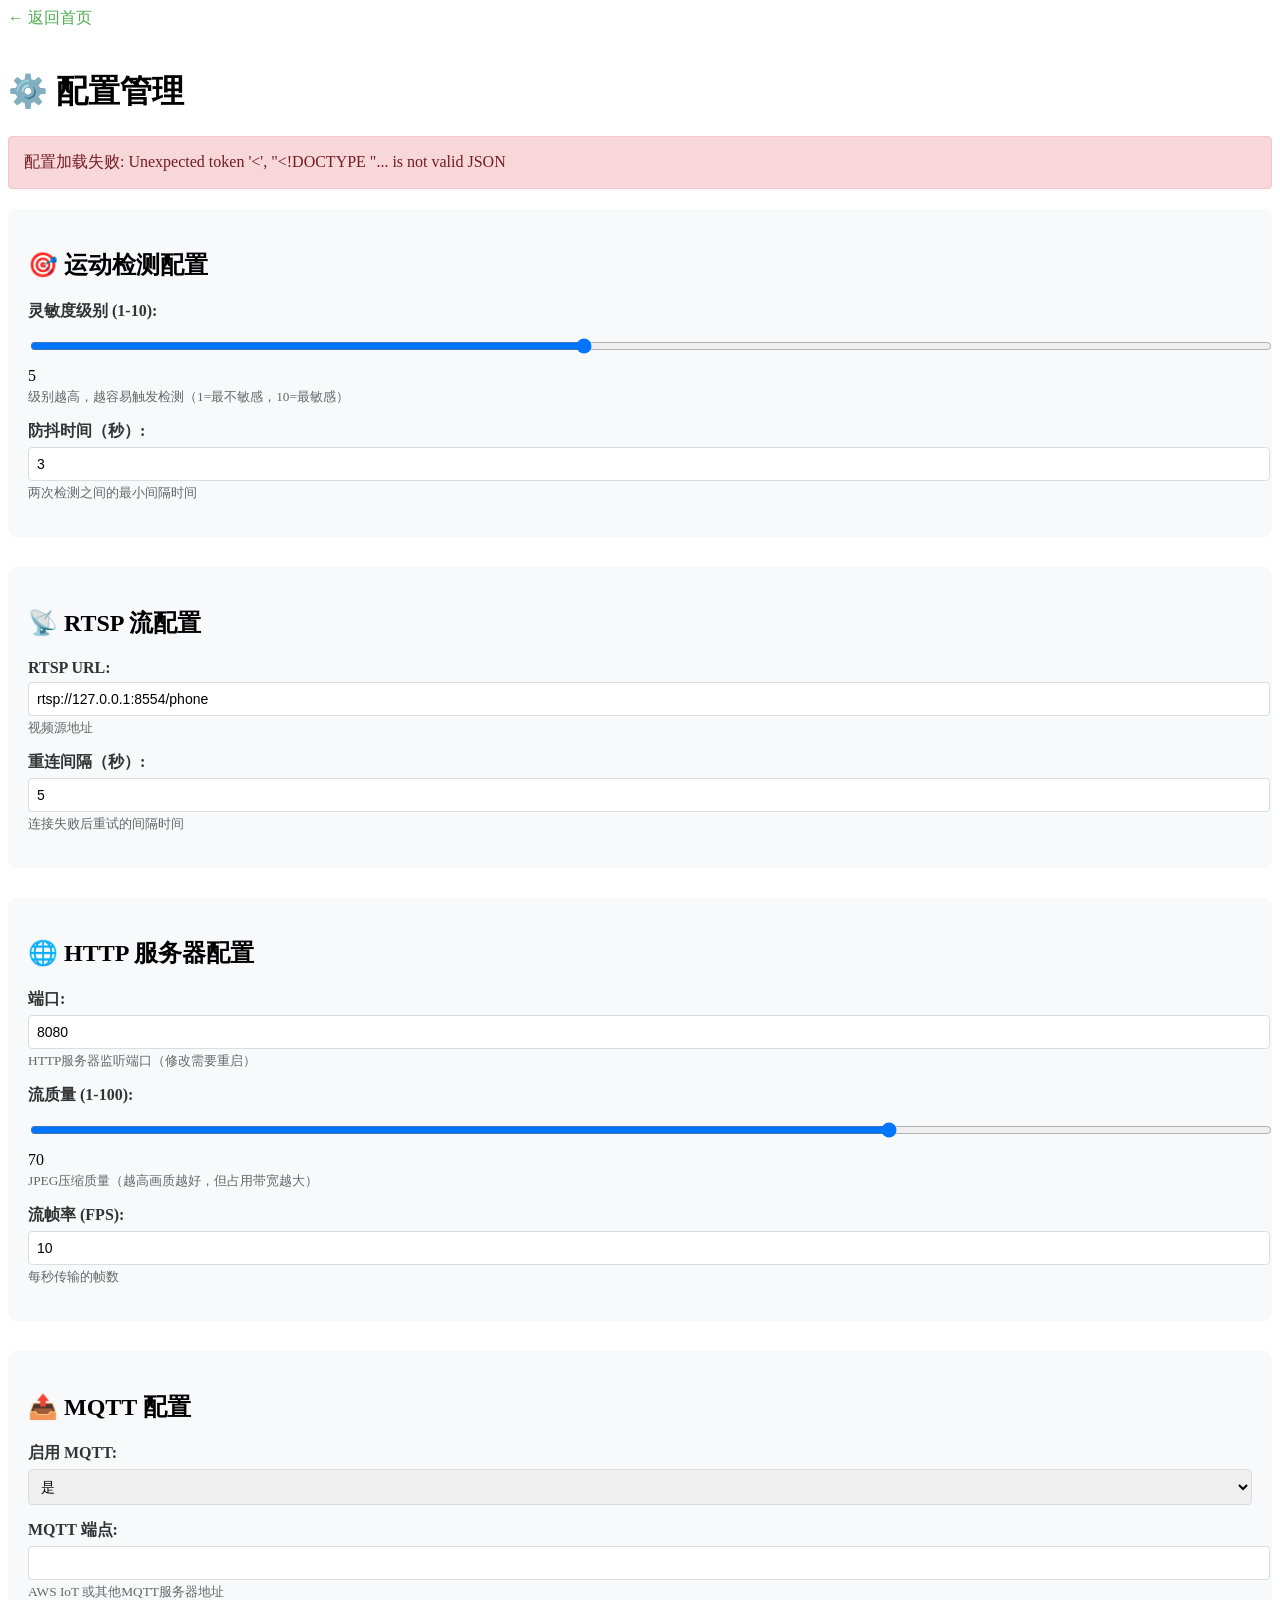
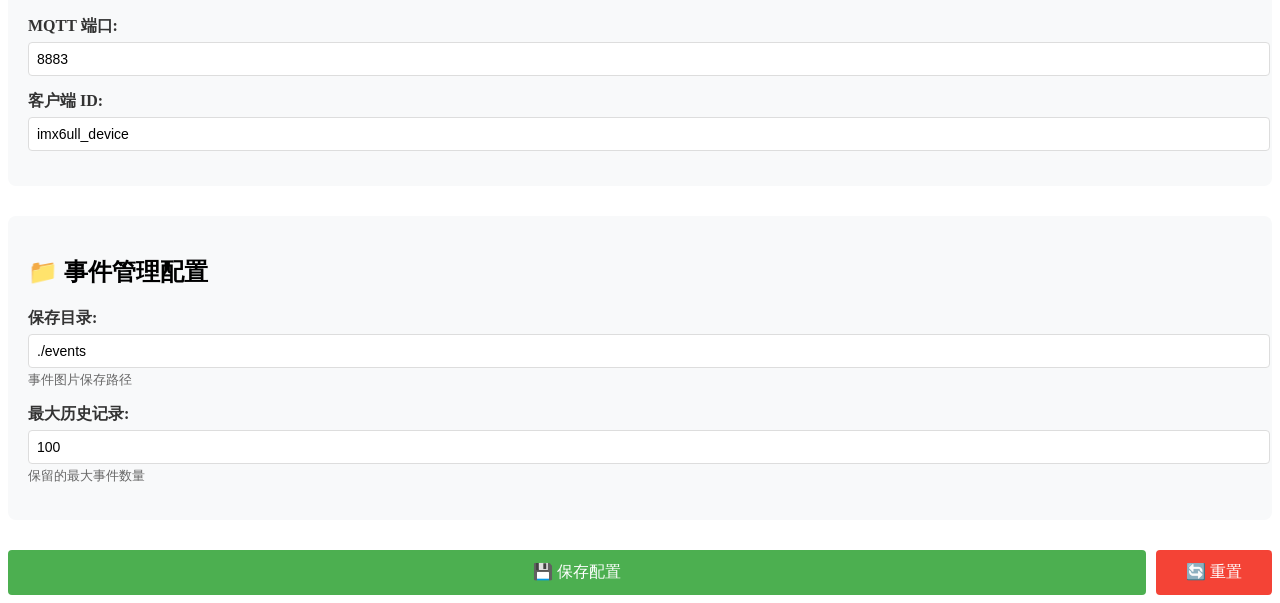
==== web/config.html @ 604bd204 "Initial commit: Video surveillance gateway with motion detection Features: - RTSP video streaming (F" ====
<!DOCTYPE html>
<html>
<head>
    <title>配置管理 - Gateway</title>
    <meta charset="utf-8">
    <meta name="viewport" content="width=device-width, initial-scale=1">
    <link rel="stylesheet" href="/css/style.css">
    <style>
        .config-section {
            margin-bottom: 30px;
            padding: 20px;
            background: #f8f9fa;
            border-radius: 8px;
        }
        .config-item {
            margin-bottom: 15px;
        }
        .config-item label {
            display: block;
            font-weight: bold;
            margin-bottom: 5px;
            color: #333;
        }
        .config-item input,
        .config-item select {
            width: 100%;
            padding: 8px;
            border: 1px solid #ddd;
            border-radius: 4px;
            font-size: 14px;
        }
        .config-item input:focus,
        .config-item select:focus {
            outline: none;
            border-color: #4CAF50;
        }
        .config-item small {
            display: block;
            color: #666;
            margin-top: 3px;
        }
        .btn-group {
            display: flex;
            gap: 10px;
            margin-top: 20px;
        }
        .btn-save {
            background: #4CAF50;
            color: white;
            padding: 12px 30px;
            border: none;
            border-radius: 4px;
            cursor: pointer;
            font-size: 16px;
            flex: 1;
        }
        .btn-save:hover {
            background: #45a049;
        }
        .btn-reset {
            background: #f44336;
            color: white;
            padding: 12px 30px;
            border: none;
            border-radius: 4px;
            cursor: pointer;
            font-size: 16px;
        }
        .btn-reset:hover {
            background: #da190b;
        }
        .message {
            padding: 15px;
            margin-bottom: 20px;
            border-radius: 4px;
            display: none;
        }
        .message.success {
            background: #d4edda;
            color: #155724;
            border: 1px solid #c3e6cb;
        }
        .message.error {
            background: #f8d7da;
            color: #721c24;
            border: 1px solid #f5c6cb;
        }
        .back-link {
            display: inline-block;
            margin-bottom: 20px;
            color: #4CAF50;
            text-decoration: none;
        }
        .back-link:hover {
            text-decoration: underline;
        }
    </style>
</head>
<body>
    <div class="container">
        <a href="/index.html" class="back-link">← 返回首页</a>
        
        <h1>⚙️ 配置管理</h1>
        
        <div id="message" class="message"></div>
        
        <form id="configForm">
            <!-- 运动检测配置 -->
            <div class="config-section">
                <h2>🎯 运动检测配置</h2>
                <div class="config-item">
                    <label for="motion_level">灵敏度级别 (1-10):</label>
                    <input type="range" id="motion_level" name="motion_level" min="1" max="10" value="5">
                    <span id="motion_level_value">5</span>
                    <small>级别越高，越容易触发检测（1=最不敏感，10=最敏感）</small>
                </div>
                <div class="config-item">
                    <label for="debounce">防抖时间（秒）:</label>
                    <input type="number" id="debounce" name="debounce" min="1" max="60" value="3">
                    <small>两次检测之间的最小间隔时间</small>
                </div>
            </div>
            
            <!-- RTSP配置 -->
            <div class="config-section">
                <h2>📡 RTSP 流配置</h2>
                <div class="config-item">
                    <label for="rtsp_url">RTSP URL:</label>
                    <input type="text" id="rtsp_url" name="rtsp_url" value="rtsp://127.0.0.1:8554/phone">
                    <small>视频源地址</small>
                </div>
                <div class="config-item">
                    <label for="reconnect_interval">重连间隔（秒）:</label>
                    <input type="number" id="reconnect_interval" name="reconnect_interval" min="1" max="60" value="5">
                    <small>连接失败后重试的间隔时间</small>
                </div>
            </div>
            
            <!-- HTTP服务器配置 -->
            <div class="config-section">
                <h2>🌐 HTTP 服务器配置</h2>
                <div class="config-item">
                    <label for="http_port">端口:</label>
                    <input type="number" id="http_port" name="http_port" min="1024" max="65535" value="8080">
                    <small>HTTP服务器监听端口（修改需要重启）</small>
                </div>
                <div class="config-item">
                    <label for="stream_quality">流质量 (1-100):</label>
                    <input type="range" id="stream_quality" name="stream_quality" min="1" max="100" value="70">
                    <span id="stream_quality_value">70</span>
                    <small>JPEG压缩质量（越高画质越好，但占用带宽越大）</small>
                </div>
                <div class="config-item">
                    <label for="stream_fps">流帧率 (FPS):</label>
                    <input type="number" id="stream_fps" name="stream_fps" min="1" max="30" value="10">
                    <small>每秒传输的帧数</small>
                </div>
            </div>
            
            <!-- MQTT配置 -->
            <div class="config-section">
                <h2>📤 MQTT 配置</h2>
                <div class="config-item">
                    <label for="mqtt_enabled">启用 MQTT:</label>
                    <select id="mqtt_enabled" name="mqtt_enabled">
                        <option value="true">是</option>
                        <option value="false">否</option>
                    </select>
                </div>
                <div class="config-item">
                    <label for="mqtt_endpoint">MQTT 端点:</label>
                    <input type="text" id="mqtt_endpoint" name="mqtt_endpoint" value="">
                    <small>AWS IoT 或其他MQTT服务器地址</small>
                </div>
                <div class="config-item">
                    <label for="mqtt_port">MQTT 端口:</label>
                    <input type="number" id="mqtt_port" name="mqtt_port" min="1" max="65535" value="8883">
                </div>
                <div class="config-item">
                    <label for="mqtt_client_id">客户端 ID:</label>
                    <input type="text" id="mqtt_client_id" name="mqtt_client_id" value="imx6ull_device">
                </div>
            </div>
            
            <!-- 事件管理配置 -->
            <div class="config-section">
                <h2>📁 事件管理配置</h2>
                <div class="config-item">
                    <label for="save_dir">保存目录:</label>
                    <input type="text" id="save_dir" name="save_dir" value="./events">
                    <small>事件图片保存路径</small>
                </div>
                <div class="config-item">
                    <label for="max_history">最大历史记录:</label>
                    <input type="number" id="max_history" name="max_history" min="10" max="10000" value="100">
                    <small>保留的最大事件数量</small>
                </div>
            </div>
            
            <div class="btn-group">
                <button type="submit" class="btn-save">💾 保存配置</button>
                <button type="button" class="btn-reset" onclick="loadConfig()">🔄 重置</button>
            </div>
        </form>
    </div>
    
    <script>
        // 页面加载时获取当前配置
        window.onload = function() {
            loadConfig();
            
            // 添加滑块值显示
            document.getElementById('motion_level').oninput = function() {
                document.getElementById('motion_level_value').textContent = this.value;
            };
            document.getElementById('stream_quality').oninput = function() {
                document.getElementById('stream_quality_value').textContent = this.value;
            };
        };
        
        // 加载配置
        function loadConfig() {
            fetch('/api/config')
                .then(res => res.json())
                .then(config => {
                    // 填充表单
                    if(config.detector) {
                        document.getElementById('motion_level').value = config.detector.motion_level || 5;
                        document.getElementById('motion_level_value').textContent = config.detector.motion_level || 5;
                        document.getElementById('debounce').value = config.detector.debounce || 3;
                    }
                    
                    if(config.rtsp) {
                        document.getElementById('rtsp_url').value = config.rtsp.url || '';
                        document.getElementById('reconnect_interval').value = config.rtsp.reconnect_interval || 5;
                    }
                    
                    if(config.http) {
                        document.getElementById('http_port').value = config.http.port || 8080;
                        document.getElementById('stream_quality').value = config.http.stream_quality || 70;
                        document.getElementById('stream_quality_value').textContent = config.http.stream_quality || 70;
                        document.getElementById('stream_fps').value = config.http.stream_fps || 10;
                    }
                    
                    if(config.mqtt) {
                        document.getElementById('mqtt_enabled').value = config.mqtt.enabled ? 'true' : 'false';
                        document.getElementById('mqtt_endpoint').value = config.mqtt.endpoint || '';
                        document.getElementById('mqtt_port').value = config.mqtt.port || 8883;
                        document.getElementById('mqtt_client_id').value = config.mqtt.client_id || '';
                    }
                    
                    if(config.event) {
                        document.getElementById('save_dir').value = config.event.save_dir || './events';
                        document.getElementById('max_history').value = config.event.max_history || 100;
                    }
                    
                    showMessage('配置加载成功', 'success');
                })
                .catch(err => {
                    showMessage('配置加载失败: ' + err.message, 'error');
                });
        }
        
        // 保存配置
        document.getElementById('configForm').onsubmit = function(e) {
            e.preventDefault();
            
            // 构建配置对象
            const config = {
                detector: {
                    motion_level: parseInt(document.getElementById('motion_level').value),
                    debounce: parseInt(document.getElementById('debounce').value)
                },
                rtsp: {
                    url: document.getElementById('rtsp_url').value,
                    reconnect_interval: parseInt(document.getElementById('reconnect_interval').value)
                },
                http: {
                    port: parseInt(document.getElementById('http_port').value),
                    stream_quality: parseInt(document.getElementById('stream_quality').value),
                    stream_fps: parseInt(document.getElementById('stream_fps').value),
                    stream_resolution: {
                        width: 640,
                        height: 480
                    }
                },
                mqtt: {
                    enabled: document.getElementById('mqtt_enabled').value === 'true',
                    endpoint: document.getElementById('mqtt_endpoint').value,
                    port: parseInt(document.getElementById('mqtt_port').value),
                    client_id: document.getElementById('mqtt_client_id').value,
                    cert_ca: "./cert/imx_ca.pem",
                    cert_crt: "./cert/imx_certificate.pem.crt",
                    cert_key: "./cert/imx_private.pem.key"
                },
                event: {
                    save_dir: document.getElementById('save_dir').value,
                    max_history: parseInt(document.getElementById('max_history').value)
                }
            };
            
            // 发送到后端
            fetch('/api/config', {
                method: 'POST',
                headers: {
                    'Content-Type': 'application/json'
                },
                body: JSON.stringify(config)
            })
            .then(res => res.json())
            .then(data => {
                if(data.success) {
                    showMessage('✅ 配置保存成功！', 'success');
                } else {
                    showMessage('❌ 配置保存失败: ' + (data.error || '未知错误'), 'error');
                }
            })
            .catch(err => {
                showMessage('❌ 配置保存失败: ' + err.message, 'error');
            });
        };
        
        // 显示消息
        function showMessage(text, type) {
            const msg = document.getElementById('message');
            msg.textContent = text;
            msg.className = 'message ' + type;
            msg.style.display = 'block';
            
            // 3秒后自动隐藏
            setTimeout(() => {
                msg.style.display = 'none';
            }, 3000);
        }
    </script>
</body>
</html>
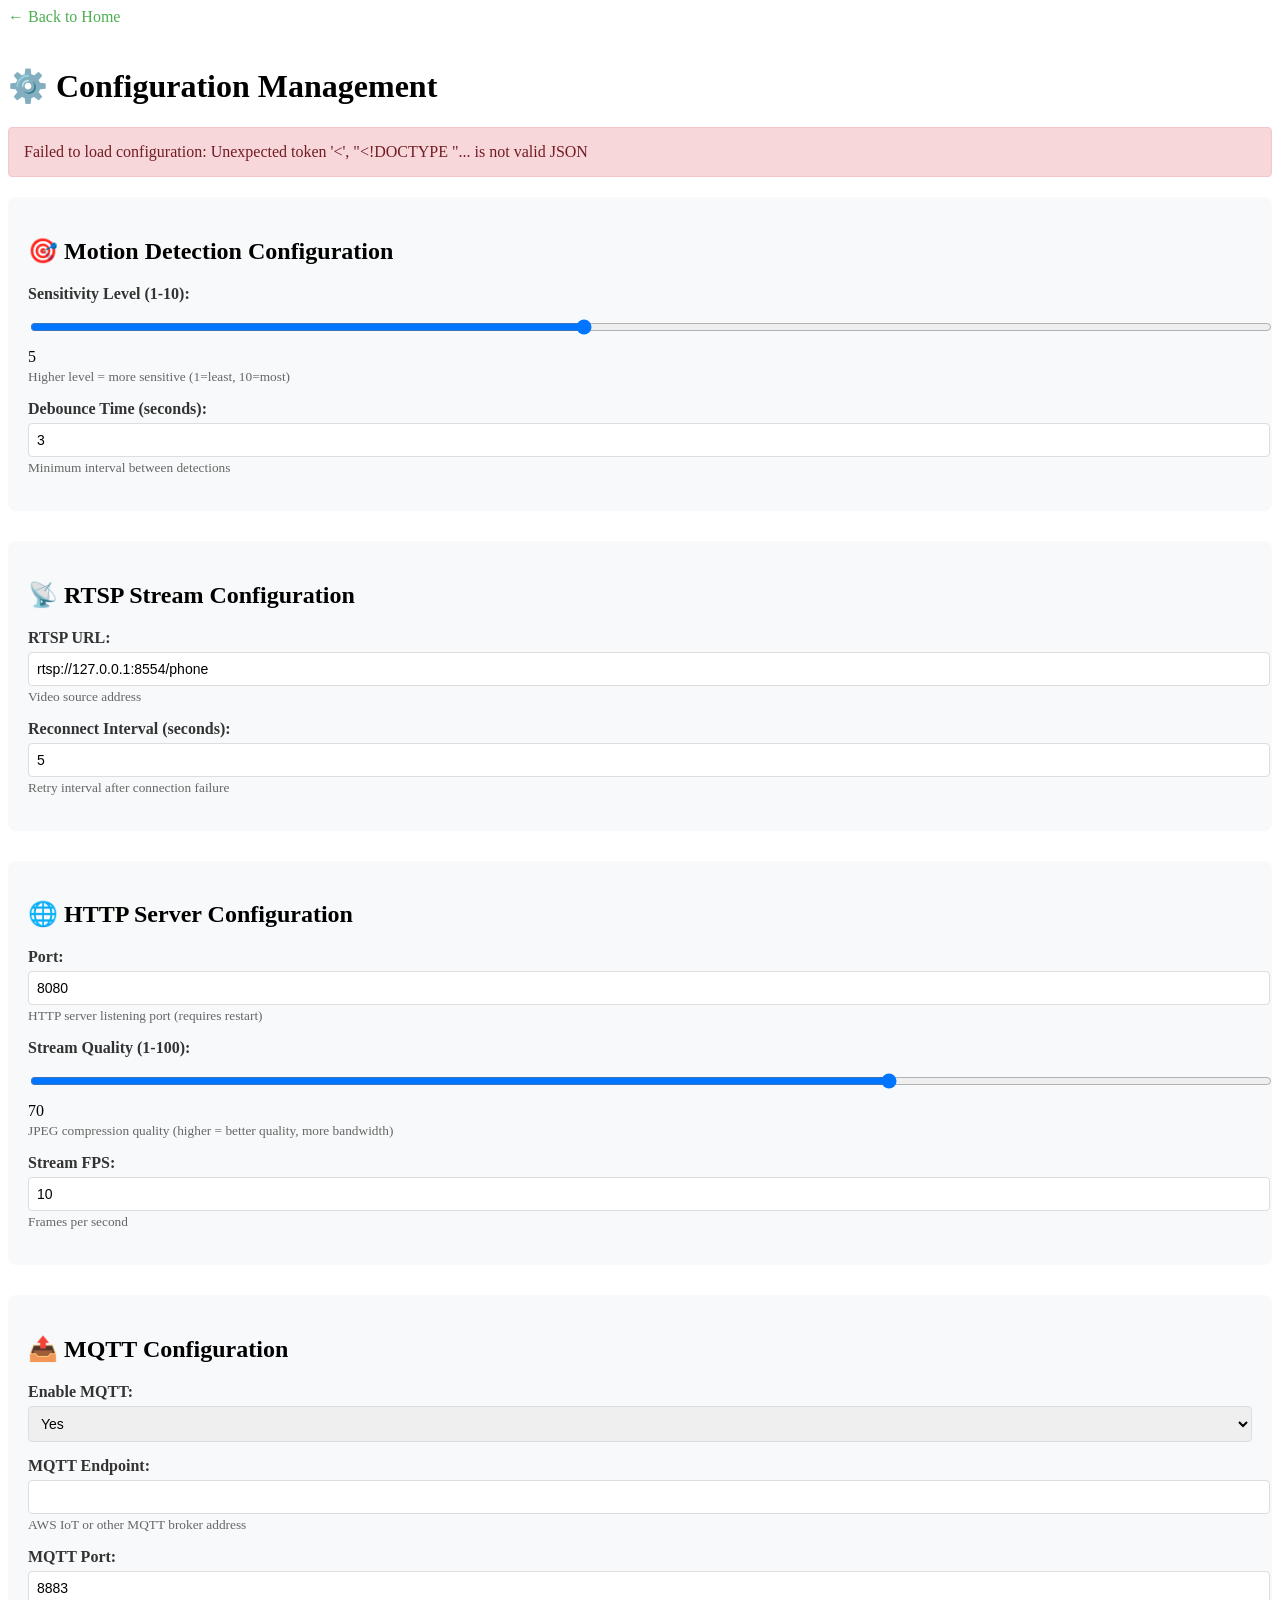
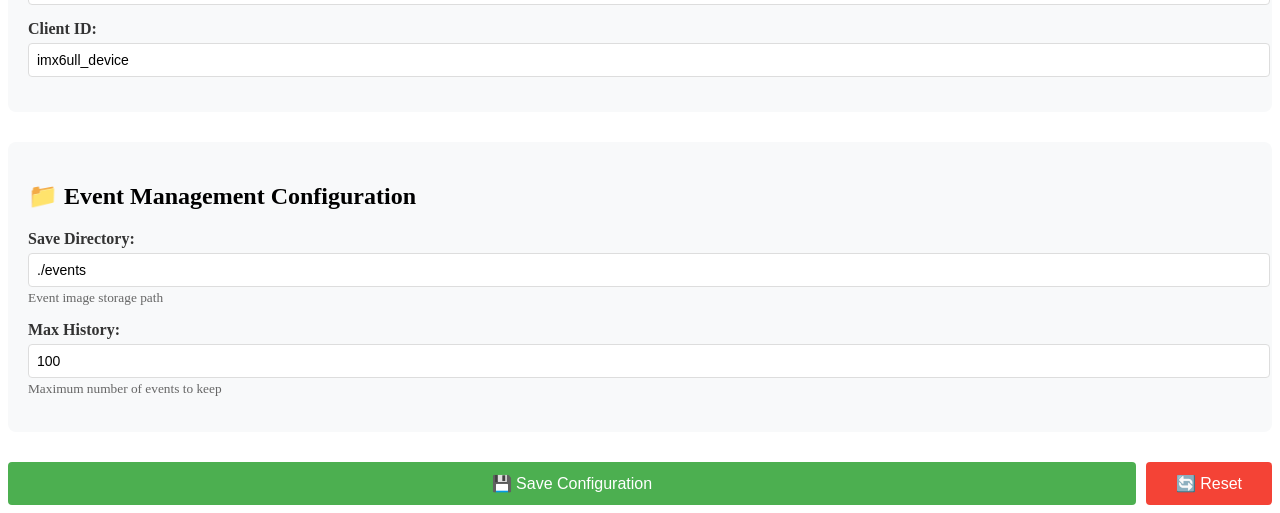
==== commit 14ae8541: "Add demo update readme update web language" ====
--- a/web/config.html
+++ b/web/config.html
@@ -1,7 +1,7 @@
 <!DOCTYPE html>
 <html>
 <head>
-    <title>配置管理 - Gateway</title>
+    <title>Configuration - Gateway</title>
     <meta charset="utf-8">
     <meta name="viewport" content="width=device-width, initial-scale=1">
     <link rel="stylesheet" href="/css/style.css">
@@ -98,118 +98,118 @@
 </head>
 <body>
     <div class="container">
-        <a href="/index.html" class="back-link">← 返回首页</a>
-        
-        <h1>⚙️ 配置管理</h1>
+        <a href="/index.html" class="back-link">← Back to Home</a>
+        
+        <h1>⚙️ Configuration Management</h1>
         
         <div id="message" class="message"></div>
         
         <form id="configForm">
-            <!-- 运动检测配置 -->
-            <div class="config-section">
-                <h2>🎯 运动检测配置</h2>
-                <div class="config-item">
-                    <label for="motion_level">灵敏度级别 (1-10):</label>
+            <!-- Motion Detection Config -->
+            <div class="config-section">
+                <h2>🎯 Motion Detection Configuration</h2>
+                <div class="config-item">
+                    <label for="motion_level">Sensitivity Level (1-10):</label>
                     <input type="range" id="motion_level" name="motion_level" min="1" max="10" value="5">
                     <span id="motion_level_value">5</span>
-                    <small>级别越高，越容易触发检测（1=最不敏感，10=最敏感）</small>
-                </div>
-                <div class="config-item">
-                    <label for="debounce">防抖时间（秒）:</label>
+                    <small>Higher level = more sensitive (1=least, 10=most)</small>
+                </div>
+                <div class="config-item">
+                    <label for="debounce">Debounce Time (seconds):</label>
                     <input type="number" id="debounce" name="debounce" min="1" max="60" value="3">
-                    <small>两次检测之间的最小间隔时间</small>
-                </div>
-            </div>
-            
-            <!-- RTSP配置 -->
-            <div class="config-section">
-                <h2>📡 RTSP 流配置</h2>
+                    <small>Minimum interval between detections</small>
+                </div>
+            </div>
+            
+            <!-- RTSP Config -->
+            <div class="config-section">
+                <h2>📡 RTSP Stream Configuration</h2>
                 <div class="config-item">
                     <label for="rtsp_url">RTSP URL:</label>
                     <input type="text" id="rtsp_url" name="rtsp_url" value="rtsp://127.0.0.1:8554/phone">
-                    <small>视频源地址</small>
-                </div>
-                <div class="config-item">
-                    <label for="reconnect_interval">重连间隔（秒）:</label>
+                    <small>Video source address</small>
+                </div>
+                <div class="config-item">
+                    <label for="reconnect_interval">Reconnect Interval (seconds):</label>
                     <input type="number" id="reconnect_interval" name="reconnect_interval" min="1" max="60" value="5">
-                    <small>连接失败后重试的间隔时间</small>
-                </div>
-            </div>
-            
-            <!-- HTTP服务器配置 -->
-            <div class="config-section">
-                <h2>🌐 HTTP 服务器配置</h2>
-                <div class="config-item">
-                    <label for="http_port">端口:</label>
+                    <small>Retry interval after connection failure</small>
+                </div>
+            </div>
+            
+            <!-- HTTP Server Config -->
+            <div class="config-section">
+                <h2>🌐 HTTP Server Configuration</h2>
+                <div class="config-item">
+                    <label for="http_port">Port:</label>
                     <input type="number" id="http_port" name="http_port" min="1024" max="65535" value="8080">
-                    <small>HTTP服务器监听端口（修改需要重启）</small>
-                </div>
-                <div class="config-item">
-                    <label for="stream_quality">流质量 (1-100):</label>
+                    <small>HTTP server listening port (requires restart)</small>
+                </div>
+                <div class="config-item">
+                    <label for="stream_quality">Stream Quality (1-100):</label>
                     <input type="range" id="stream_quality" name="stream_quality" min="1" max="100" value="70">
                     <span id="stream_quality_value">70</span>
-                    <small>JPEG压缩质量（越高画质越好，但占用带宽越大）</small>
-                </div>
-                <div class="config-item">
-                    <label for="stream_fps">流帧率 (FPS):</label>
+                    <small>JPEG compression quality (higher = better quality, more bandwidth)</small>
+                </div>
+                <div class="config-item">
+                    <label for="stream_fps">Stream FPS:</label>
                     <input type="number" id="stream_fps" name="stream_fps" min="1" max="30" value="10">
-                    <small>每秒传输的帧数</small>
-                </div>
-            </div>
-            
-            <!-- MQTT配置 -->
-            <div class="config-section">
-                <h2>📤 MQTT 配置</h2>
-                <div class="config-item">
-                    <label for="mqtt_enabled">启用 MQTT:</label>
+                    <small>Frames per second</small>
+                </div>
+            </div>
+            
+            <!-- MQTT Config -->
+            <div class="config-section">
+                <h2>📤 MQTT Configuration</h2>
+                <div class="config-item">
+                    <label for="mqtt_enabled">Enable MQTT:</label>
                     <select id="mqtt_enabled" name="mqtt_enabled">
-                        <option value="true">是</option>
-                        <option value="false">否</option>
+                        <option value="true">Yes</option>
+                        <option value="false">No</option>
                     </select>
                 </div>
                 <div class="config-item">
-                    <label for="mqtt_endpoint">MQTT 端点:</label>
+                    <label for="mqtt_endpoint">MQTT Endpoint:</label>
                     <input type="text" id="mqtt_endpoint" name="mqtt_endpoint" value="">
-                    <small>AWS IoT 或其他MQTT服务器地址</small>
-                </div>
-                <div class="config-item">
-                    <label for="mqtt_port">MQTT 端口:</label>
+                    <small>AWS IoT or other MQTT broker address</small>
+                </div>
+                <div class="config-item">
+                    <label for="mqtt_port">MQTT Port:</label>
                     <input type="number" id="mqtt_port" name="mqtt_port" min="1" max="65535" value="8883">
                 </div>
                 <div class="config-item">
-                    <label for="mqtt_client_id">客户端 ID:</label>
+                    <label for="mqtt_client_id">Client ID:</label>
                     <input type="text" id="mqtt_client_id" name="mqtt_client_id" value="imx6ull_device">
                 </div>
             </div>
             
-            <!-- 事件管理配置 -->
-            <div class="config-section">
-                <h2>📁 事件管理配置</h2>
-                <div class="config-item">
-                    <label for="save_dir">保存目录:</label>
+            <!-- Event Management Config -->
+            <div class="config-section">
+                <h2>📁 Event Management Configuration</h2>
+                <div class="config-item">
+                    <label for="save_dir">Save Directory:</label>
                     <input type="text" id="save_dir" name="save_dir" value="./events">
-                    <small>事件图片保存路径</small>
-                </div>
-                <div class="config-item">
-                    <label for="max_history">最大历史记录:</label>
+                    <small>Event image storage path</small>
+                </div>
+                <div class="config-item">
+                    <label for="max_history">Max History:</label>
                     <input type="number" id="max_history" name="max_history" min="10" max="10000" value="100">
-                    <small>保留的最大事件数量</small>
+                    <small>Maximum number of events to keep</small>
                 </div>
             </div>
             
             <div class="btn-group">
-                <button type="submit" class="btn-save">💾 保存配置</button>
-                <button type="button" class="btn-reset" onclick="loadConfig()">🔄 重置</button>
+                <button type="submit" class="btn-save">💾 Save Configuration</button>
+                <button type="button" class="btn-reset" onclick="loadConfig()">🔄 Reset</button>
             </div>
         </form>
     </div>
     
     <script>
-        // 页面加载时获取当前配置
+        // Load current configuration on page load
         window.onload = function() {
             loadConfig();
             
-            // 添加滑块值显示
+            // Add slider value display
             document.getElementById('motion_level').oninput = function() {
                 document.getElementById('motion_level_value').textContent = this.value;
             };
@@ -218,12 +218,12 @@
             };
         };
         
-        // 加载配置
+        // Load configuration
         function loadConfig() {
             fetch('/api/config')
                 .then(res => res.json())
                 .then(config => {
-                    // 填充表单
+                    // Fill form
                     if(config.detector) {
                         document.getElementById('motion_level').value = config.detector.motion_level || 5;
                         document.getElementById('motion_level_value').textContent = config.detector.motion_level || 5;
@@ -254,18 +254,18 @@
                         document.getElementById('max_history').value = config.event.max_history || 100;
                     }
                     
-                    showMessage('配置加载成功', 'success');
+                    showMessage('Configuration loaded successfully', 'success');
                 })
                 .catch(err => {
-                    showMessage('配置加载失败: ' + err.message, 'error');
+                    showMessage('Failed to load configuration: ' + err.message, 'error');
                 });
         }
         
-        // 保存配置
+        // Save configuration
         document.getElementById('configForm').onsubmit = function(e) {
             e.preventDefault();
             
-            // 构建配置对象
+            // Build config object
             const config = {
                 detector: {
                     motion_level: parseInt(document.getElementById('motion_level').value),
@@ -299,7 +299,7 @@
                 }
             };
             
-            // 发送到后端
+            // Send to backend
             fetch('/api/config', {
                 method: 'POST',
                 headers: {
@@ -310,24 +310,24 @@
             .then(res => res.json())
             .then(data => {
                 if(data.success) {
-                    showMessage('✅ 配置保存成功！', 'success');
+                    showMessage('✅ Configuration saved successfully!', 'success');
                 } else {
-                    showMessage('❌ 配置保存失败: ' + (data.error || '未知错误'), 'error');
+                    showMessage('❌ Failed to save configuration: ' + (data.error || 'Unknown error'), 'error');
                 }
             })
             .catch(err => {
-                showMessage('❌ 配置保存失败: ' + err.message, 'error');
+                showMessage('❌ Failed to save configuration: ' + err.message, 'error');
             });
         };
         
-        // 显示消息
+        // Show message
         function showMessage(text, type) {
             const msg = document.getElementById('message');
             msg.textContent = text;
             msg.className = 'message ' + type;
             msg.style.display = 'block';
             
-            // 3秒后自动隐藏
+            // Auto hide after 3 seconds
             setTimeout(() => {
                 msg.style.display = 'none';
             }, 3000);
